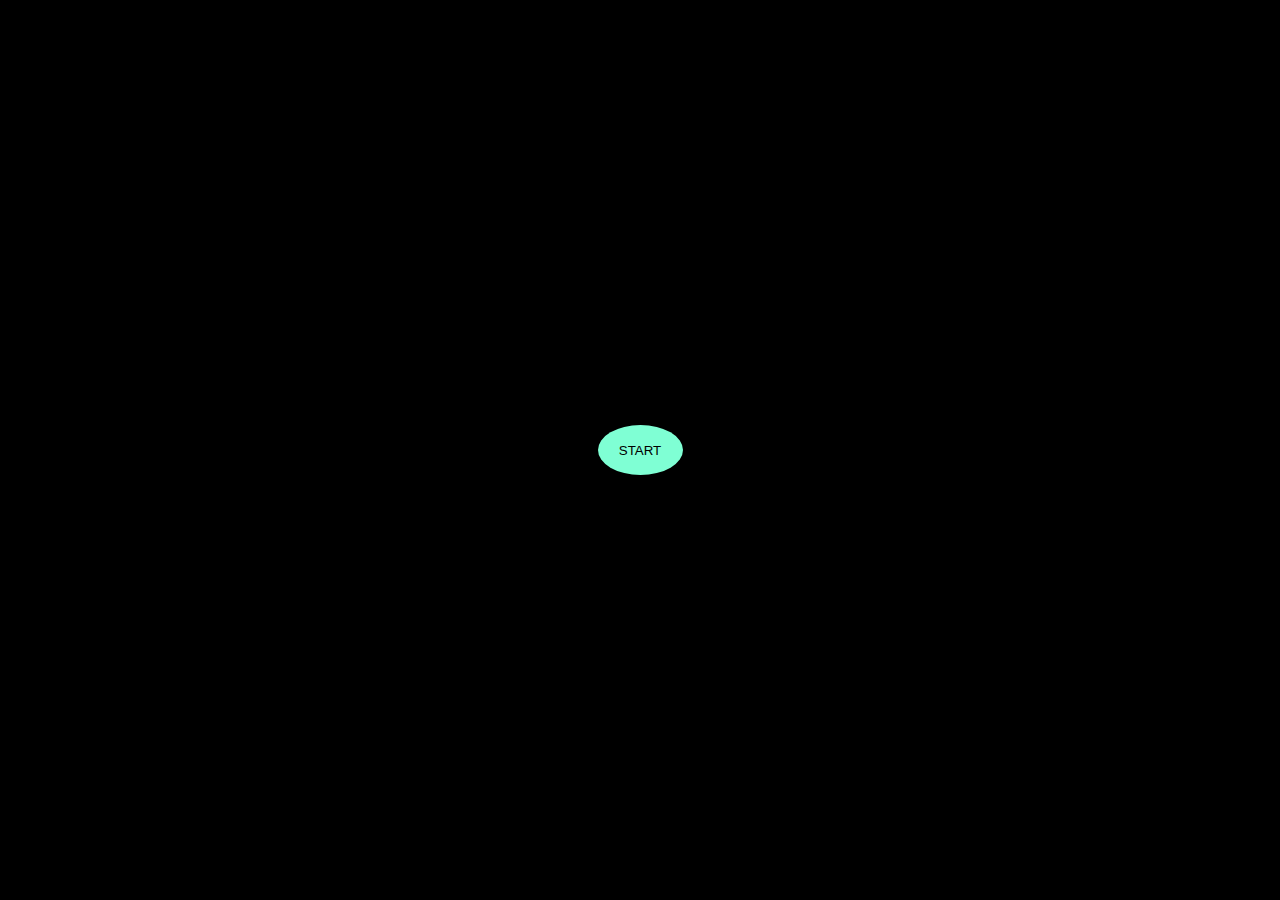
==== songbird/index.html @ 6919fa17 "init: start songbird-task" ====
<!DOCTYPE html>
<html lang="en">
  <head>
    <meta charset="UTF-8" />
    <meta http-equiv="X-UA-Compatible" content="IE=edge" />
    <meta name="viewport" content="width=device-width, initial-scale=1.0" />
    <link rel="stylesheet" href="./style.css" />
    <title>Document</title>
  </head>
  <body class="body">
    <header class="header">
      <div class="wrapper header__wrapper">
        <div class="logo__score">
          <div class="logo"></div>
          <div class="score">
            <div>Score: <span></span></div>
          </div>
        </div>
        <nav class="header__navigation">
          <ul class="navigation__birds">
            <li class="navigation__link">Разминка</li>
            <li class="navigation__link">Воробьиные</li>
            <li class="navigation__link">Лесные птицы</li>
            <li class="navigation__link">Певчие птицы</li>
            <li class="navigation__link">Хищные птицы</li>
            <li class="navigation__link">Морские птицы</li>
          </ul>
        </nav>
      </div>
    </header>

    <section class="quiz__question">
      <div class="wrapper quiz__question__wrapper">
        <div class="quiz__image">
          <img class="plug" src="" alt="" />
        </div>
        <div class="qiuz__name-player">
          <div class="quiz__name" id="id2"></div>
          <!-- <div class="quiz__player"> -->
          <audio controls class="quiz__player"></audio>
          <!-- </div> -->
        </div>
      </div>
    </section>

    <section class="quiz__answer">
      <div class="wrapper quiz__answer__wrapper">
        <div class="circle__answer">
          
          <ul class="answer"></ul>
        </div>

        <div class="true__answer"></div>
      </div>
    </section>
    <button class="button" id="button">next level</button>

    <!-- modal -->
    <div id="popup" class="popup">
      <div class="popup__body">
        <div class="popup__content">
          <img src="./img/5cc0e01abe5d2e76189ccb1cb997569f.gif" alt="" />
          <button class="buttonPopup">START</button>
        </div>
      </div>
    </div>

    <div id="popup" class="popup1">
      <div class="popup__body1">
        <div class="popup__content1">
          <img src="./img/11b40409f4192832c8a8124e253631d1.gif" alt="" />
          <p>Поздравляем!</p>
          <p>Вы прошли викторину</p>
          <button class="buttonPopup1">Попробовать еще раз</button>
        </div>
      </div>
    </div>
  </body>
  <script src="./script.js"></script>
</html>
---- songbird/style.css ----
html,
body {
    
    font-family: 'Roboto', sans-serif;
    /* height: 100%;     */
}

ul,
ol,
li {
    list-style: none;
}

.wrapper {
    max-width: 1120px;
    margin: auto;
}

.body {
    text-align: center;
    padding: 2rem;
    margin: 0 auto;
    max-width: 100%;
    user-select: none;
    font-family: Arial;
    background-color: #222;
    color: aliceblue;
}

.logo__score {
    display: flex;
    justify-content: space-between;
    align-items: center;
    background-color: #222;
}

.logo {
    background-image: url(./img/logo.4f82cd73.svg);
    width: 200px;
    height: 55px;
    background-size: contain;
    background-repeat: no-repeat;
}

.header__navigation{
    justify-content: space-between;
    flex-wrap: wrap;
    padding: 0;
    margin-bottom: 25px;
    border-radius: 5px;
    overflow: hidden;
}

.navigation__link{
    background-color: #00bc8c;
    border-color: #007c5d;
    padding: 0.5rem 2.48rem;
}

.navigation__link._active{
    background-color: #194b3e;
}

.navigation__birds {
    display: flex;
    justify-content: space-around;
    padding: 0;
}

.quiz__question__wrapper {
    display: flex;
    justify-content: space-around;
    background-color: #303030;    
    border-radius: 0.5rem;
    margin-bottom: 25px;
}

.quiz__answer__wrapper{
    display: flex;
    justify-content: space-between;      
    border-radius: 0.5rem;
    margin-bottom: 25px;
}

.quiz__question {
    width: 100%;
}

.quiz__name, .quiz__player{
    padding: 1rem 0;
}

.image__birds{
    width: 60%;
    height: 60%;
}

.true__answer{    
    padding-top: 20px;
    border: solid rgb(105, 78, 78) 1px; 
    border-radius: 5px;
    background-color: #303030;
    width: 48%;
}

.answer {
    display: flex;
    flex-direction: column;    
    row-gap: 2px;
    padding: 0;
    margin: 0;
}

/* .circle__container{
    display: flex;
    flex-direction: column;
    row-gap: 38px;
    padding: 5px;
}
.circle{
    border: solid black 1px;
    width: 5px;
    height: 5px;
    border-radius: 5px;    
} */

.circle__answer{
    /* display: flex; */
    border: solid rgb(105, 78, 78) 1px;
    column-gap: 8px;
    background-color: #303030;
    width: 48%;
    border-radius: 5px;
}

.bird__element{
    display: block;
    padding: 0.75rem 1.25rem;
    background-color: #303030;
    border: 1px solid #444;
    flex-direction: row-reverse;
    display: flex;
    align-items: center;
    justify-content: flex-end;
    cursor: pointer;
}

.li-btn {
    display: inline-block;
    width: 10px;
    height: 10px;
    margin-right: 15px;
    border-radius: 50%;
    -webkit-transition: .1s;
    transition: .1s;
    background-color: #444;
}

.answer > li{
    /* border: solid black 0.5px; */
}

.false{
    background-color: brown;
}

.true{
    background-color: green;
}

.img{
    width: 30%;
}

.container__answer{
    display: flex;
    justify-content: space-around;
}

.description{
    padding-top: 10px;
}

.plug{
    max-width: 200px;
}

.quiz__image{
    /* display: flex; */
}

.button{
    width: 82%;
    padding-bottom: 10px;
    margin-bottom: 50px;
    background-color: #303030;
    font-size: 25px;
    cursor: pointer;
}

/* .button:hover{
    background-color: aliceblue;
} */


/* .delete__pointer{
    pointer-events: all;
} */

@media (max-width: 1010px){
    .navigation__birds {
        display: block;
    }

    .container__answer{
        display: block;
    }

    .quiz__question__wrapper{
        display: grid;
    }
}

@media (max-width: 800px){
    .quiz__answer{
        text-align: -webkit-center;
    }

    .quiz__answer__wrapper{
        display: block;
    }

    .circle__answer, .true__answer{
        width: auto;
    }

    audio{
        width: 250px;
    }
}

.popup{
    position: fixed;
    width: 100%;
    height: 100%;
    top: 0;
    left: 0;
    background-color: rgba(0, 0, 0);
    /* display: none; */
}

.popup__body, .popup__body1{
    min-height: 100%;
    display: flex;
    align-items: center;
    justify-content: center;
}

.popup__content, .popup__content1{
    display: grid;
    margin: 0px 30px;
}

.buttonPopup{
    background-color: aquamarine;
    height: 50px;
    border: blue;
    width: 85px;
    border-radius: 50%;
}

.buttonPopup1{
    background-color: aquamarine;
    height: 50px;
    border: blue;    
    border-radius: 50%;
}

.popup._active, .popup1._active{
    display: none;    
}

.popup__content > img{
    border-radius: 50%;
    width: 100%;
}

.popup__content1 > img{
    border-radius: 50%;
    width: 100%;
}

.popup1{
    position: fixed;
    width: 100%;
    height: 100%;
    top: 0;
    left: 0;
    background-color: rgba(0, 0, 0);
    display: none;
}

/* audio custom*/

.audio-player {
    height: 50px;
    width: 350px;
    background: #444;
    box-shadow: 0 0 20px 0 #0000;
    font-family: arial;
    color: white;
    font-size: 0.75em;
    overflow: hidden;
    display: grid;
    grid-template-rows: 6px auto;
}
.audio-player .timeline {
    background: white;
    width: 100%;
    position: relative;
    cursor: pointer;
    box-shadow: 0 2px 10px 0 #0000;
}
.audio-player .timeline .progress {
    background: coral;
    width: 0%;
    height: 100%;
    transition: 0.25s;
}
.audio-player .controls {
    display: flex;
    justify-content: space-between;
    align-items: stretch;
    padding: 0 20px;
}
.audio-player .controls > * {
    display: flex;
    justify-content: center;
    align-items: center;
}
.audio-player .controls .toggle-play.play {
    cursor: pointer;
    position: relative;
    left: 0;
    height: 0;
    width: 0;
    border: 7px solid #0000;
    border-left: 13px solid white;
}
.audio-player .controls .toggle-play.play:hover {
    transform: scale(1.1);
}
.audio-player .controls .toggle-play.pause {
    height: 15px;
    width: 20px;
    cursor: pointer;
    position: relative;
}
.audio-player .controls .toggle-play.pause:before {
    position: absolute;
    top: 0;
    left: 0px;
    background: white;
    content: "";
    height: 15px;
    width: 3px;
}
.audio-player .controls .toggle-play.pause:after {
    position: absolute;
    top: 0;
    right: 8px;
    background: white;
    content: "";
    height: 15px;
    width: 3px;
}
.audio-player .controls .toggle-play.pause:hover {
    transform: scale(1.1);
}
.audio-player .controls .time {
    display: flex;
}
.audio-player .controls .time > * {
    padding: 2px;
}
.audio-player .controls .volume-container {
    cursor: pointer;
    position: relative;
    z-index: 2;
}
.audio-player .controls .volume-container .volume-button {
    height: 26px;
    display: flex;
    align-items: center;
}
.audio-player .controls .volume-container .volume-button .volume {
    transform: scale(0.7);
}
.audio-player .controls .volume-container .volume-slider {
    position: absolute;
    left: -3px;
    top: 15px;
    z-index: -1;
    width: 0;
    height: 15px;
    background: white;
    box-shadow: 0 0 20px #0000;
    transition: 0.25s;
}
.audio-player .controls .volume-container .volume-slider .volume-percentage {
    background: coral;
    height: 100%;
    width: 75%;
}
.audio-player .controls .volume-container:hover .volume-slider {
    left: -123px;
    width: 120px;
}


/*======================*/
/* .player-wrapper {
    background: rgb(255, 255, 255, 0.8);
    border: 0px solid rgba(255, 255, 255, 0.8);
    border-radius: 100px 30px 150px 20px/30px 100px 20px 150px;
    display: flex;
    padding: 20px;
    gap: 15px;
}

.player-btn,
.volume-btn {
    width: 32px;
    height: 32px;
    background-position: center center;
    background-repeat: no-repeat;
    background-color: transparent;
    background-size: contain;
    border: 0;
    outline: 0;
    cursor: pointer;
}

.player-btn {
    background-image: url("./img/play-button-svgrepo-com.svg");
}

.volume-btn {
    background-image: url("./assets/icons/volumeOn.svg");
}

.pause {
    background-image: url("./assets/icons/pause.svg")
}

.mute {
    background-image: url("./assets/icons/mute.svg");
}


.controls {
    display: flex;
    flex-direction: column;
    gap: 5px;
}

.audio-control,
.volume-control {
    display: flex;
    align-items: center;
    gap: 10px;
    font-size: 16px;
}


.timeline-wrapper {
    position: relative;
    width: 100%;
}

.timeline {
    width: 100%;
}


.start-track,
.end-track {
    position: absolute;
}

.end-track {
    right: 0;
}

input[type=range]::-webkit-slider-thumb {
    -webkit-appearance: none;
    border: 1px solid #000000;
    height: 14px;
    width: 14px;
    border-radius: 50%;
    background: #ffffff;
    cursor: pointer;
    margin-top: -5px;
    box-shadow: 1px 1px 1px #000000, 0px 0px 1px #0d0d0d;
}

input[type=range]::-moz-range-thumb {
    border: 1px solid #000000;
    height: 14px;
    width: 14px;
    border-radius: 50%;
    background: #ffffff;
    cursor: pointer;
    box-shadow: 1px 1px 1px #000000, 0px 0px 1px #0d0d0d;
}

input[type=range]::-ms-thumb {
    border: 1px solid #000000;
    height: 14px;
    width: 14px;
    border-radius: 50%;
    background: #ffffff;
    cursor: pointer;
    box-shadow: 1px 1px 1px #000000, 0px 0px 1px #0d0d0d;
}

input[type=range] {
    -webkit-appearance: none;
    width: 100%;
    background: transparent;
}

input[type=range]::-webkit-slider-runnable-track {
    width: 100%;
    height: 8.4px;
    cursor: pointer;
    box-shadow: 1px 1px 1px #000000, 0px 0px 1px #0d0d0d;
    background: rgba(128, 128, 128, 0.5);
    border-radius: 1.3px;
    border: 0.2px solid #010101;
}

input[type=range]:focus::-webkit-slider-runnable-track {
    background: rgba(128, 128, 128, 0.7);
    box-shadow: rgba(165, 42, 42, 0.7) 1px 1px 10px -1px;
}

input[type=range]::-moz-range-track {
    width: 100%;
    height: 8.4px;
    cursor: pointer;
    box-shadow: 1px 1px 1px #000000, 0px 0px 1px #0d0d0d;
    background: rgba(128, 128, 128, 0.5);
    border-radius: 1.3px;
    border: 0.2px solid #010101;
}

input[type=range]::-ms-track {
    width: 100%;
    height: 8.4px;
    cursor: pointer;
    box-shadow: 1px 1px 1px #000000, 0px 0px 1px #0d0d0d;
    background: rgba(128, 128, 128, 0.5);
    border-radius: 1.3px;
    border: 0.2px solid #010101;
}

::-webkit-scrollbar {
    width: 10px;
}

::-webkit-scrollbar-thumb {
    border-radius: 9em;
    background: #ffffff;
    cursor: pointer;
    margin-top: -5px;
    box-shadow: 1px 1px 1px #000000, 0px 0px 1px #0d0d0d;
}

::-webkit-scrollbar-thumb:hover {
    box-shadow: inset 1px 1px 1px -1px;
}

.volume-line {
    width: 40%;
} */
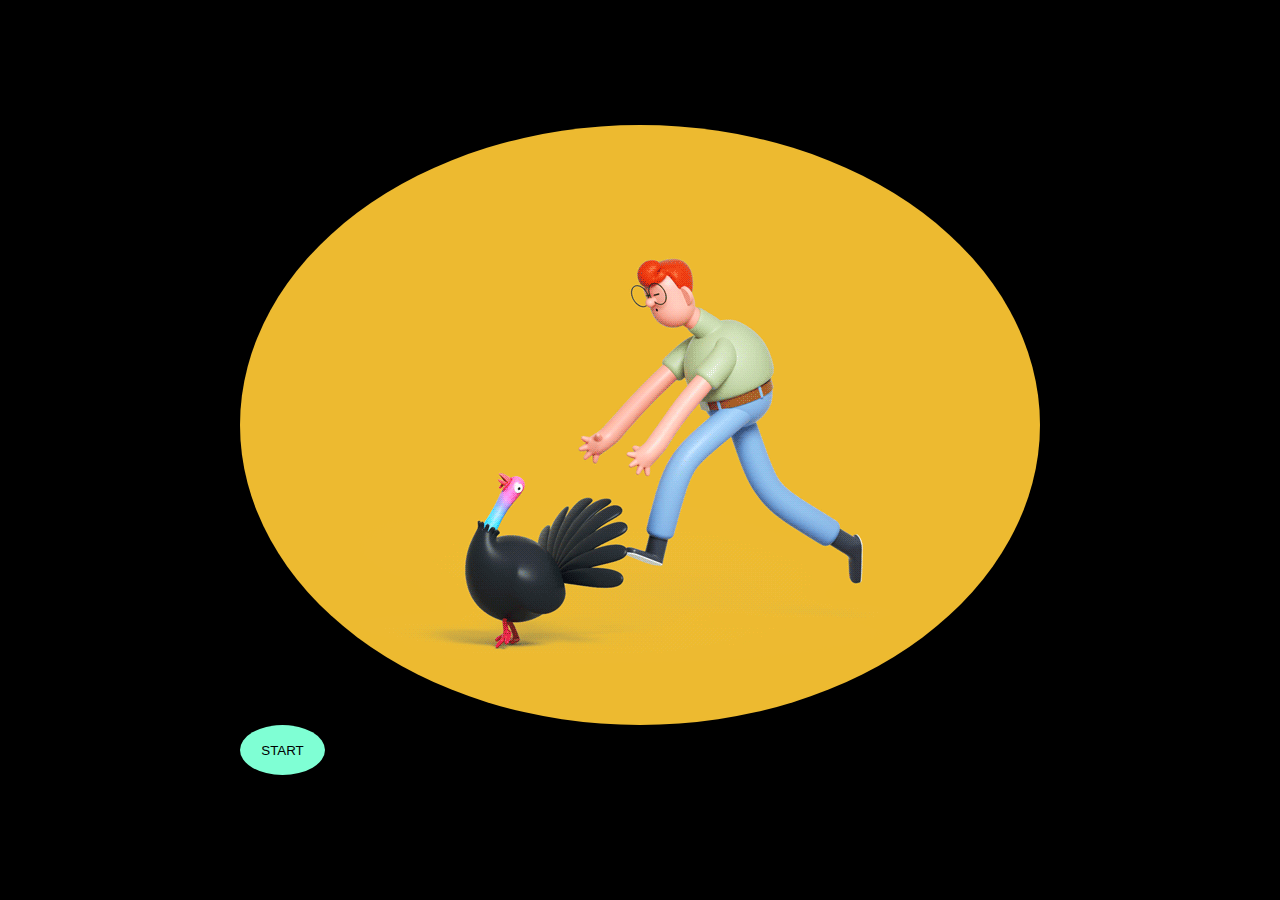
==== commit 721b22ef: "feat: add score" ====
--- a/songbird/index.html
+++ b/songbird/index.html
@@ -13,7 +13,7 @@
         <div class="logo__score">
           <div class="logo"></div>
           <div class="score">
-            <div>Score: <span></span></div>
+            <div>Score: 0</div>
           </div>
         </div>
         <nav class="header__navigation">
@@ -69,8 +69,8 @@
       <div class="popup__body1">
         <div class="popup__content1">
           <img src="./img/11b40409f4192832c8a8124e253631d1.gif" alt="" />
-          <p>Поздравляем!</p>
-          <p>Вы прошли викторину</p>
+          <p>Поздравляем!</p>          
+          <div class="addScore"></div>
           <button class="buttonPopup1">Попробовать еще раз</button>
         </div>
       </div>
--- a/songbird/style.css
+++ b/songbird/style.css
@@ -156,10 +156,6 @@
     background-color: #444;
 }
 
-.answer > li{
-    /* border: solid black 0.5px; */
-}
-
 .false{
     background-color: brown;
 }
@@ -182,11 +178,13 @@
 }
 
 .plug{
-    max-width: 200px;
+    width: 100%;
+    height: 100%;
 }
 
 .quiz__image{
-    /* display: flex; */
+    width: 200px;
+    height: 159px;
 }
 
 .button{
@@ -274,6 +272,7 @@
     height: 50px;
     border: blue;    
     border-radius: 50%;
+    cursor: pointer;
 }
 
 .popup._active, .popup1._active{
@@ -302,7 +301,7 @@
 
 /* audio custom*/
 
-.audio-player {
+/* .audio-player {
     height: 50px;
     width: 350px;
     background: #444;
@@ -415,7 +414,7 @@
 .audio-player .controls .volume-container:hover .volume-slider {
     left: -123px;
     width: 120px;
-}
+} */
 
 
 /*======================*/
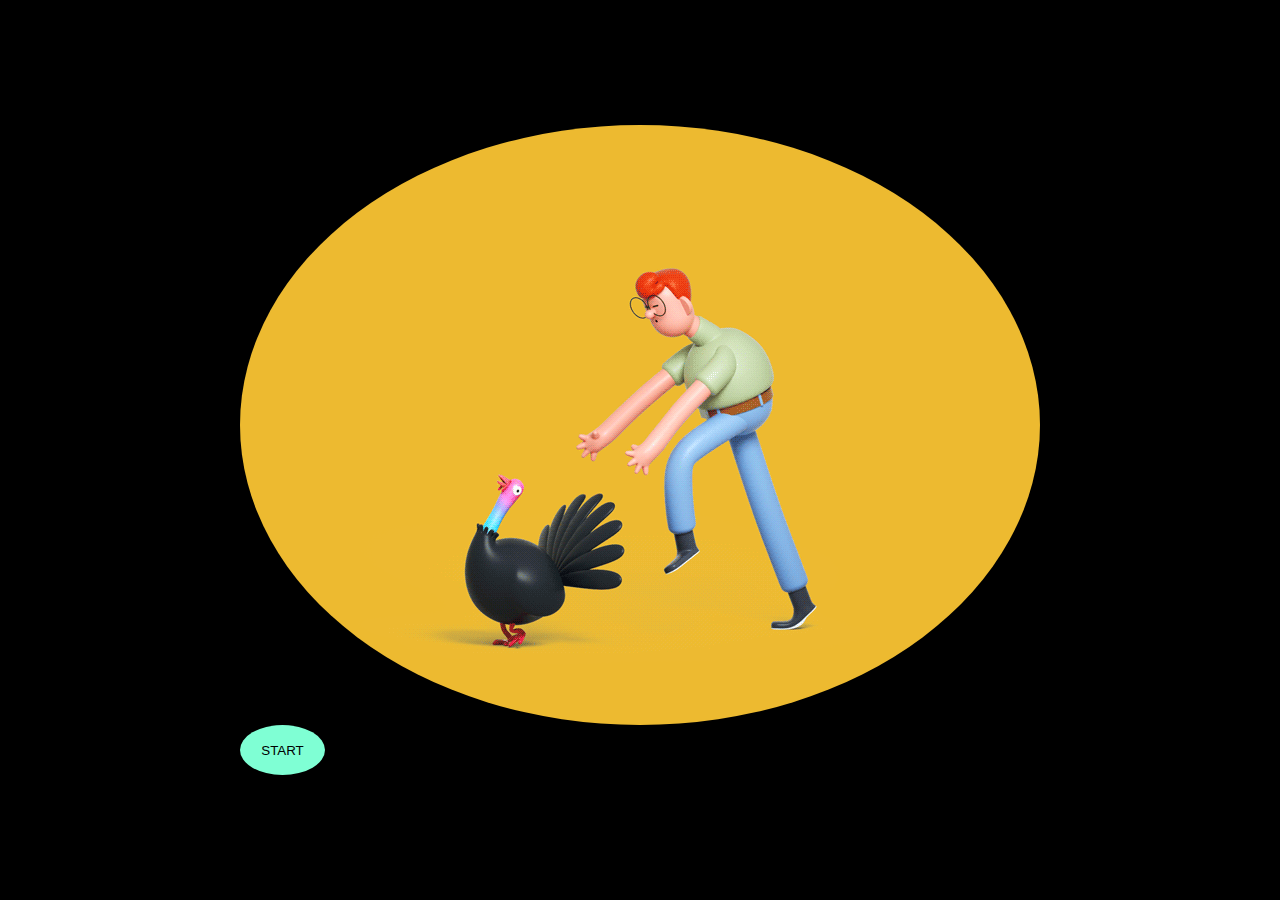
==== commit 3803841c: "feat: add footer" ====
--- a/songbird/index.html
+++ b/songbird/index.html
@@ -8,72 +8,91 @@
     <title>Document</title>
   </head>
   <body class="body">
-    <header class="header">
-      <div class="wrapper header__wrapper">
-        <div class="logo__score">
-          <div class="logo"></div>
-          <div class="score">
-            <div>Score: 0</div>
+    <div class="wrapperAll">
+      <header class="header">
+        <div class="wrapper header__wrapper">
+          <div class="logo__score">
+            <div class="logo"></div>
+            <div class="score">
+              <div>Score: 0</div>
+            </div>
+          </div>
+          <nav class="header__navigation">
+            <ul class="navigation__birds">
+              <li class="navigation__link">Разминка</li>
+              <li class="navigation__link">Воробьиные</li>
+              <li class="navigation__link">Лесные птицы</li>
+              <li class="navigation__link">Певчие птицы</li>
+              <li class="navigation__link">Хищные птицы</li>
+              <li class="navigation__link">Морские птицы</li>
+            </ul>
+          </nav>
+        </div>
+      </header>
+
+      <main class="main">
+        <section class="quiz__question">
+          <div class="wrapper quiz__question__wrapper">
+            <div class="quiz__image">
+              <img class="plug" src="" alt="" />
+            </div>
+            <div class="qiuz__name-player">
+              <div class="quiz__name" id="id2"></div>
+              <!-- <div class="quiz__player"> -->
+              <audio controls class="quiz__player"></audio>
+              <!-- </div> -->
+            </div>
+          </div>
+        </section>
+
+        <section class="quiz__answer">
+          <div class="wrapper quiz__answer__wrapper">
+            <div class="circle__answer">
+              
+              <ul class="answer"></ul>
+            </div>
+
+            <div class="true__answer"></div>
+          </div>
+        </section>
+        <button class="button" id="button">next level</button>
+      </main>
+
+      <footer class="footer">
+        <div class="wrapper footer__wrapper">
+          <div class="git">
+            <a href="https://github.com/OlegVoitko"><img class="github" src="./img/5968866.png" alt="Git"></a>            
+          </div>
+          <div>2022</div>
+          <div class="RS"><img src="./img/rs_school_js.svg" alt="RS"></div>
+        </div>  
+      </footer>
+
+      <!-- modal -->
+      <div id="popup" class="popup">
+        <div class="popup__body">
+          <div class="popup__content">
+            <img src="./img/5cc0e01abe5d2e76189ccb1cb997569f.gif" alt="" />
+            <button class="buttonPopup">START</button>
           </div>
         </div>
-        <nav class="header__navigation">
-          <ul class="navigation__birds">
-            <li class="navigation__link">Разминка</li>
-            <li class="navigation__link">Воробьиные</li>
-            <li class="navigation__link">Лесные птицы</li>
-            <li class="navigation__link">Певчие птицы</li>
-            <li class="navigation__link">Хищные птицы</li>
-            <li class="navigation__link">Морские птицы</li>
-          </ul>
-        </nav>
       </div>
-    </header>
 
-    <section class="quiz__question">
-      <div class="wrapper quiz__question__wrapper">
-        <div class="quiz__image">
-          <img class="plug" src="" alt="" />
+      <div id="popup" class="popup1">
+        <div class="popup__body1">
+          <div class="popup__content1">
+            <img src="./img/11b40409f4192832c8a8124e253631d1.gif" alt="" />
+            <p>Поздравляем!</p>          
+            <div class="addScore"></div>
+            <button class="buttonPopup1">Попробовать еще раз</button>
+          </div>
         </div>
-        <div class="qiuz__name-player">
-          <div class="quiz__name" id="id2"></div>
-          <!-- <div class="quiz__player"> -->
-          <audio controls class="quiz__player"></audio>
-          <!-- </div> -->
-        </div>
-      </div>
-    </section>
-
-    <section class="quiz__answer">
-      <div class="wrapper quiz__answer__wrapper">
-        <div class="circle__answer">
-          
-          <ul class="answer"></ul>
-        </div>
-
-        <div class="true__answer"></div>
-      </div>
-    </section>
-    <button class="button" id="button">next level</button>
-
-    <!-- modal -->
-    <div id="popup" class="popup">
-      <div class="popup__body">
-        <div class="popup__content">
-          <img src="./img/5cc0e01abe5d2e76189ccb1cb997569f.gif" alt="" />
-          <button class="buttonPopup">START</button>
-        </div>
-      </div>
-    </div>
-
-    <div id="popup" class="popup1">
-      <div class="popup__body1">
-        <div class="popup__content1">
-          <img src="./img/11b40409f4192832c8a8124e253631d1.gif" alt="" />
-          <p>Поздравляем!</p>          
-          <div class="addScore"></div>
-          <button class="buttonPopup1">Попробовать еще раз</button>
-        </div>
-      </div>
+      </div>  
+      
+      <!-- <div class="popup2">
+        
+      </div> -->
+      
     </div>
   </body>
   <script src="./script.js"></script>
--- a/songbird/style.css
+++ b/songbird/style.css
@@ -17,6 +17,7 @@
 }
 
 .body {
+    height: 100%;
     text-align: center;
     padding: 2rem;
     margin: 0 auto;
@@ -27,12 +28,19 @@
     color: aliceblue;
 }
 
+.wrapperAll{
+    display: flex;
+    min-height: 100%;
+    flex-direction: column;
+}
+
 .logo__score {
     display: flex;
     justify-content: space-between;
     align-items: center;
     background-color: #222;
 }
+
 
 .logo {
     background-image: url(./img/logo.4f82cd73.svg);
@@ -67,6 +75,10 @@
     padding: 0;
 }
 
+.main{
+    flex: 1 1 auto;
+}
+
 .quiz__question__wrapper {
     display: flex;
     justify-content: space-around;
@@ -297,6 +309,30 @@
     left: 0;
     background-color: rgba(0, 0, 0);
     display: none;
+}
+
+.footer__wrapper{
+    display: flex;
+    justify-content: space-between;
+    align-items: center;
+}
+
+.git{
+    width: 50px;
+    height: 50px;
+}
+
+.github{
+    width: 100%;
+}
+
+.RS{
+    width: 100px;
+    height: 50px;
+}
+
+.RS > img{
+    width: 100%;
 }
 
 /* audio custom*/
